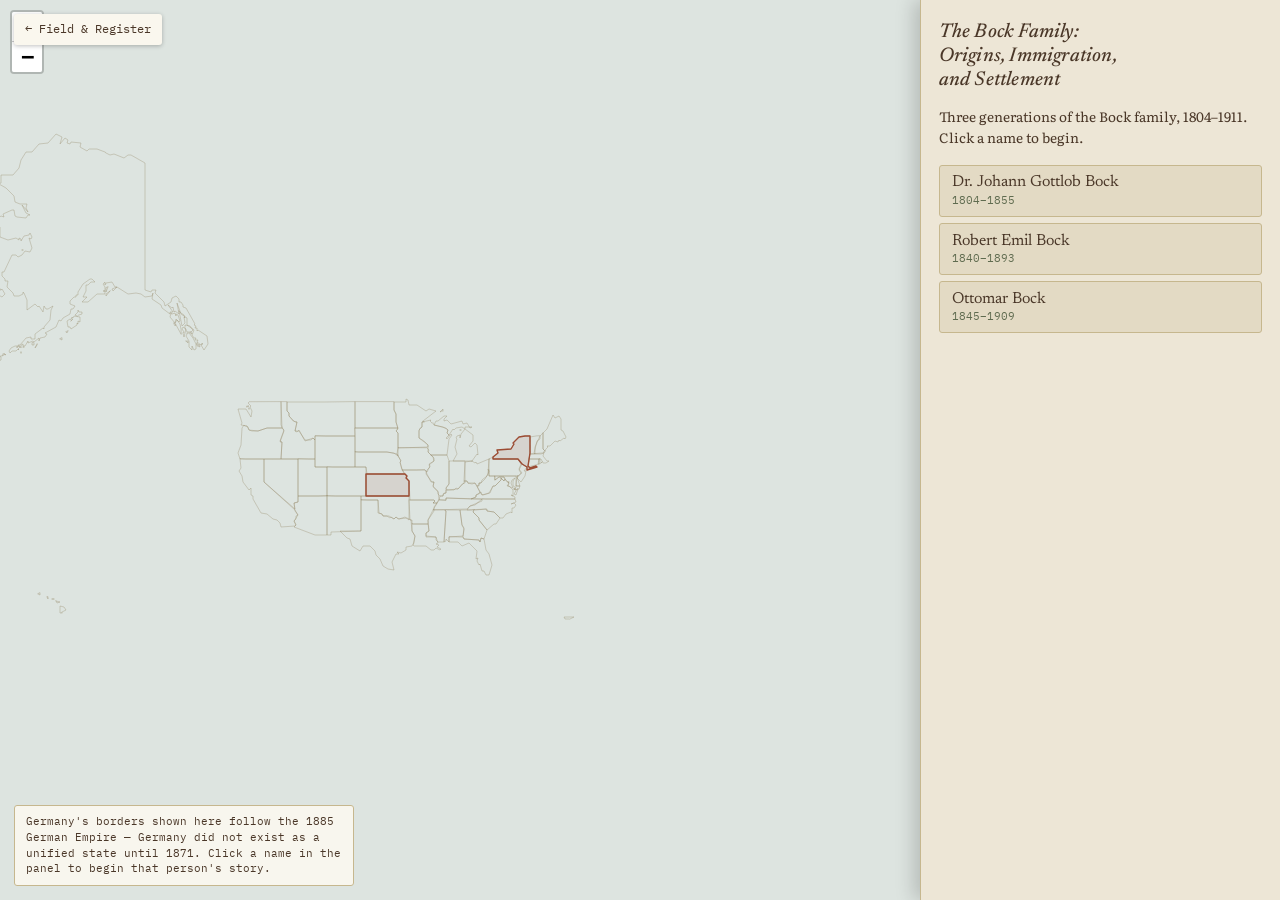
==== doschnitz-kansas/family-map/index.html @ 906cde5b "Initial site" ====
<!DOCTYPE html>
<html lang="en">
<head>
<meta charset="UTF-8">
<meta name="viewport" content="width=device-width, initial-scale=1.0">
<meta name="robots" content="noindex, nofollow">
<title>The Bock Family: Origins, Immigration, and Settlement</title>
<link rel="preconnect" href="https://fonts.googleapis.com">
<link href="https://fonts.googleapis.com/css2?family=Newsreader:ital,wght@0,400;0,500;0,600;1,400&family=Literata:wght@400;500;600&family=IBM+Plex+Mono:wght@400;500&display=swap" rel="stylesheet">
<link rel="stylesheet" href="../../assets/vendor/leaflet/leaflet.css">
<link rel="stylesheet" href="../../assets/css/base.css">
<link rel="stylesheet" href="styles.css">
</head>
<body>

<a href="../../" class="back-link">← Field &amp; Register</a>

<div id="map"></div>

<div id="legend-note" class="legend-note"></div>

<aside id="sidepanel" class="sidepanel" aria-label="Family branches">
  <h1 class="site-title">The Bock Family:<br>Origins, Immigration,<br>and Settlement</h1>
  <p class="site-sub">Three generations of the Bock family, 1804–1911. Click a name to begin.</p>

  <div class="tabs" role="tablist">
    <button class="tab" data-branch="A" role="tab" aria-selected="false">Dr. Johann Gottlob Bock <span class="tab-years">1804–1855</span></button>
    <button class="tab" data-branch="B" role="tab" aria-selected="false">Robert Emil Bock <span class="tab-years">1840–1893</span></button>
    <button class="tab" data-branch="C" role="tab" aria-selected="false">Ottomar Bock <span class="tab-years">1845–1909</span></button>
  </div>

  <div id="event-list" class="event-list"></div>
</aside>

<!-- Washington D.C. inset (B10) -->
<div id="inset-panel" class="inset-panel" aria-hidden="true">
  <div id="inset-map"></div>
  <div class="inset-caption">Washington, D.C. — related, not visited</div>
</div>

<!-- Journey animation (ship / rail transitions between distant events) -->
<div id="journey-overlay" class="journey-overlay" aria-hidden="true">
  <div class="journey-caption">
    <span id="journey-icon" class="journey-icon"></span>
    <span id="journey-text"></span>
  </div>
  <div class="journey-skip">tap anywhere to skip →</div>
</div>

<!-- Modal -->
<div id="modal" class="modal" aria-hidden="true" role="dialog" aria-modal="true" aria-labelledby="modal-title">
  <div class="modal-panel">
    <button class="modal-close" data-modal-close aria-label="Close and exit guided story">✕</button>
    <div class="modal-scroll">
      <div id="modal-carousel" class="modal-carousel"></div>
      <div class="modal-body">
        <div class="modal-eyebrow">
          <span id="modal-date"></span> · <span id="modal-place"></span>
        </div>
        <h2 id="modal-title"></h2>
        <p id="modal-desc" class="modal-desc"></p>
        <p id="modal-full" class="modal-full"></p>
        <div id="modal-further" class="modal-further"></div>
        <div id="modal-flags" class="modal-flags"></div>
        <p id="modal-source" class="modal-source"></p>
        <p id="modal-closing" class="modal-closing"></p>
      </div>
    </div>
    <div class="modal-nav">
      <button data-modal-back class="nav-btn">← Back</button>
      <span id="modal-progress" class="modal-progress"></span>
      <button data-modal-next class="nav-btn">Next →</button>
    </div>
  </div>
</div>

<script src="../../assets/vendor/leaflet/leaflet.js"></script>
<script src="../../assets/js/map-core.js"></script>
<script src="script.js"></script>
</body>
</html>
---- assets/vendor/leaflet/leaflet.css ----
/* required styles */

.leaflet-pane,
.leaflet-tile,
.leaflet-marker-icon,
.leaflet-marker-shadow,
.leaflet-tile-container,
.leaflet-pane > svg,
.leaflet-pane > canvas,
.leaflet-zoom-box,
.leaflet-image-layer,
.leaflet-layer {
	position: absolute;
	left: 0;
	top: 0;
	}
.leaflet-container {
	overflow: hidden;
	}
.leaflet-tile,
.leaflet-marker-icon,
.leaflet-marker-shadow {
	-webkit-user-select: none;
	   -moz-user-select: none;
	        user-select: none;
	  -webkit-user-drag: none;
	}
/* Prevents IE11 from highlighting tiles in blue */
.leaflet-tile::selection {
	background: transparent;
}
/* Safari renders non-retina tile on retina better with this, but Chrome is worse */
.leaflet-safari .leaflet-tile {
	image-rendering: -webkit-optimize-contrast;
	}
/* hack that prevents hw layers "stretching" when loading new tiles */
.leaflet-safari .leaflet-tile-container {
	width: 1600px;
	height: 1600px;
	-webkit-transform-origin: 0 0;
	}
.leaflet-marker-icon,
.leaflet-marker-shadow {
	display: block;
	}
/* .leaflet-container svg: reset svg max-width decleration shipped in Joomla! (joomla.org) 3.x */
/* .leaflet-container img: map is broken in FF if you have max-width: 100% on tiles */
.leaflet-container .leaflet-overlay-pane svg {
	max-width: none !important;
	max-height: none !important;
	}
.leaflet-container .leaflet-marker-pane img,
.leaflet-container .leaflet-shadow-pane img,
.leaflet-container .leaflet-tile-pane img,
.leaflet-container img.leaflet-image-layer,
.leaflet-container .leaflet-tile {
	max-width: none !important;
	max-height: none !important;
	width: auto;
	padding: 0;
	}

.leaflet-container img.leaflet-tile {
	/* See: https://bugs.chromium.org/p/chromium/issues/detail?id=600120 */
	mix-blend-mode: plus-lighter;
}

.leaflet-container.leaflet-touch-zoom {
	-ms-touch-action: pan-x pan-y;
	touch-action: pan-x pan-y;
	}
.leaflet-container.leaflet-touch-drag {
	-ms-touch-action: pinch-zoom;
	/* Fallback for FF which doesn't support pinch-zoom */
	touch-action: none;
	touch-action: pinch-zoom;
}
.leaflet-container.leaflet-touch-drag.leaflet-touch-zoom {
	-ms-touch-action: none;
	touch-action: none;
}
.leaflet-container {
	-webkit-tap-highlight-color: transparent;
}
.leaflet-container a {
	-webkit-tap-highlight-color: rgba(51, 181, 229, 0.4);
}
.leaflet-tile {
	filter: inherit;
	visibility: hidden;
	}
.leaflet-tile-loaded {
	visibility: inherit;
	}
.leaflet-zoom-box {
	width: 0;
	height: 0;
	-moz-box-sizing: border-box;
	     box-sizing: border-box;
	z-index: 800;
	}
/* workaround for https://bugzilla.mozilla.org/show_bug.cgi?id=888319 */
.leaflet-overlay-pane svg {
	-moz-user-select: none;
	}

.leaflet-pane         { z-index: 400; }

.leaflet-tile-pane    { z-index: 200; }
.leaflet-overlay-pane { z-index: 400; }
.leaflet-shadow-pane  { z-index: 500; }
.leaflet-marker-pane  { z-index: 600; }
.leaflet-tooltip-pane   { z-index: 650; }
.leaflet-popup-pane   { z-index: 700; }

.leaflet-map-pane canvas { z-index: 100; }
.leaflet-map-pane svg    { z-index: 200; }

.leaflet-vml-shape {
	width: 1px;
	height: 1px;
	}
.lvml {
	behavior: url(#default#VML);
	display: inline-block;
	position: absolute;
	}


/* control positioning */

.leaflet-control {
	position: relative;
	z-index: 800;
	pointer-events: visiblePainted; /* IE 9-10 doesn't have auto */
	pointer-events: auto;
	}
.leaflet-top,
.leaflet-bottom {
	position: absolute;
	z-index: 1000;
	pointer-events: none;
	}
.leaflet-top {
	top: 0;
	}
.leaflet-right {
	right: 0;
	}
.leaflet-bottom {
	bottom: 0;
	}
.leaflet-left {
	left: 0;
	}
.leaflet-control {
	float: left;
	clear: both;
	}
.leaflet-right .leaflet-control {
	float: right;
	}
.leaflet-top .leaflet-control {
	margin-top: 10px;
	}
.leaflet-bottom .leaflet-control {
	margin-bottom: 10px;
	}
.leaflet-left .leaflet-control {
	margin-left: 10px;
	}
.leaflet-right .leaflet-control {
	margin-right: 10px;
	}


/* zoom and fade animations */

.leaflet-fade-anim .leaflet-popup {
	opacity: 0;
	-webkit-transition: opacity 0.2s linear;
	   -moz-transition: opacity 0.2s linear;
	        transition: opacity 0.2s linear;
	}
.leaflet-fade-anim .leaflet-map-pane .leaflet-popup {
	opacity: 1;
	}
.leaflet-zoom-animated {
	-webkit-transform-origin: 0 0;
	    -ms-transform-origin: 0 0;
	        transform-origin: 0 0;
	}
svg.leaflet-zoom-animated {
	will-change: transform;
}

.leaflet-zoom-anim .leaflet-zoom-animated {
	-webkit-transition: -webkit-transform 0.25s cubic-bezier(0,0,0.25,1);
	   -moz-transition:    -moz-transform 0.25s cubic-bezier(0,0,0.25,1);
	        transition:         transform 0.25s cubic-bezier(0,0,0.25,1);
	}
.leaflet-zoom-anim .leaflet-tile,
.leaflet-pan-anim .leaflet-tile {
	-webkit-transition: none;
	   -moz-transition: none;
	        transition: none;
	}

.leaflet-zoom-anim .leaflet-zoom-hide {
	visibility: hidden;
	}


/* cursors */

.leaflet-interactive {
	cursor: pointer;
	}
.leaflet-grab {
	cursor: -webkit-grab;
	cursor:    -moz-grab;
	cursor:         grab;
	}
.leaflet-crosshair,
.leaflet-crosshair .leaflet-interactive {
	cursor: crosshair;
	}
.leaflet-popup-pane,
.leaflet-control {
	cursor: auto;
	}
.leaflet-dragging .leaflet-grab,
.leaflet-dragging .leaflet-grab .leaflet-interactive,
.leaflet-dragging .leaflet-marker-draggable {
	cursor: move;
	cursor: -webkit-grabbing;
	cursor:    -moz-grabbing;
	cursor:         grabbing;
	}

/* marker & overlays interactivity */
.leaflet-marker-icon,
.leaflet-marker-shadow,
.leaflet-image-layer,
.leaflet-pane > svg path,
.leaflet-tile-container {
	pointer-events: none;
	}

.leaflet-marker-icon.leaflet-interactive,
.leaflet-image-layer.leaflet-interactive,
.leaflet-pane > svg path.leaflet-interactive,
svg.leaflet-image-layer.leaflet-interactive path {
	pointer-events: visiblePainted; /* IE 9-10 doesn't have auto */
	pointer-events: auto;
	}

/* visual tweaks */

.leaflet-container {
	background: #ddd;
	outline-offset: 1px;
	}
.leaflet-container a {
	color: #0078A8;
	}
.leaflet-zoom-box {
	border: 2px dotted #38f;
	background: rgba(255,255,255,0.5);
	}


/* general typography */
.leaflet-container {
	font-family: "Helvetica Neue", Arial, Helvetica, sans-serif;
	font-size: 12px;
	font-size: 0.75rem;
	line-height: 1.5;
	}


/* general toolbar styles */

.leaflet-bar {
	box-shadow: 0 1px 5px rgba(0,0,0,0.65);
	border-radius: 4px;
	}
.leaflet-bar a {
	background-color: #fff;
	border-bottom: 1px solid #ccc;
	width: 26px;
	height: 26px;
	line-height: 26px;
	display: block;
	text-align: center;
	text-decoration: none;
	color: black;
	}
.leaflet-bar a,
.leaflet-control-layers-toggle {
	background-position: 50% 50%;
	background-repeat: no-repeat;
	display: block;
	}
.leaflet-bar a:hover,
.leaflet-bar a:focus {
	background-color: #f4f4f4;
	}
.leaflet-bar a:first-child {
	border-top-left-radius: 4px;
	border-top-right-radius: 4px;
	}
.leaflet-bar a:last-child {
	border-bottom-left-radius: 4px;
	border-bottom-right-radius: 4px;
	border-bottom: none;
	}
.leaflet-bar a.leaflet-disabled {
	cursor: default;
	background-color: #f4f4f4;
	color: #bbb;
	}

.leaflet-touch .leaflet-bar a {
	width: 30px;
	height: 30px;
	line-height: 30px;
	}
.leaflet-touch .leaflet-bar a:first-child {
	border-top-left-radius: 2px;
	border-top-right-radius: 2px;
	}
.leaflet-touch .leaflet-bar a:last-child {
	border-bottom-left-radius: 2px;
	border-bottom-right-radius: 2px;
	}

/* zoom control */

.leaflet-control-zoom-in,
.leaflet-control-zoom-out {
	font: bold 18px 'Lucida Console', Monaco, monospace;
	text-indent: 1px;
	}

.leaflet-touch .leaflet-control-zoom-in, .leaflet-touch .leaflet-control-zoom-out  {
	font-size: 22px;
	}


/* layers control */

.leaflet-control-layers {
	box-shadow: 0 1px 5px rgba(0,0,0,0.4);
	background: #fff;
	border-radius: 5px;
	}
.leaflet-control-layers-toggle {
	background-image: url(images/layers.png);
	width: 36px;
	height: 36px;
	}
.leaflet-retina .leaflet-control-layers-toggle {
	background-image: url(images/layers-2x.png);
	background-size: 26px 26px;
	}
.leaflet-touch .leaflet-control-layers-toggle {
	width: 44px;
	height: 44px;
	}
.leaflet-control-layers .leaflet-control-layers-list,
.leaflet-control-layers-expanded .leaflet-control-layers-toggle {
	display: none;
	}
.leaflet-control-layers-expanded .leaflet-control-layers-list {
	display: block;
	position: relative;
	}
.leaflet-control-layers-expanded {
	padding: 6px 10px 6px 6px;
	color: #333;
	background: #fff;
	}
.leaflet-control-layers-scrollbar {
	overflow-y: scroll;
	overflow-x: hidden;
	padding-right: 5px;
	}
.leaflet-control-layers-selector {
	margin-top: 2px;
	position: relative;
	top: 1px;
	}
.leaflet-control-layers label {
	display: block;
	font-size: 13px;
	font-size: 1.08333em;
	}
.leaflet-control-layers-separator {
	height: 0;
	border-top: 1px solid #ddd;
	margin: 5px -10px 5px -6px;
	}

/* Default icon URLs */
.leaflet-default-icon-path { /* used only in path-guessing heuristic, see L.Icon.Default */
	background-image: url(images/marker-icon.png);
	}


/* attribution and scale controls */

.leaflet-container .leaflet-control-attribution {
	background: #fff;
	background: rgba(255, 255, 255, 0.8);
	margin: 0;
	}
.leaflet-control-attribution,
.leaflet-control-scale-line {
	padding: 0 5px;
	color: #333;
	line-height: 1.4;
	}
.leaflet-control-attribution a {
	text-decoration: none;
	}
.leaflet-control-attribution a:hover,
.leaflet-control-attribution a:focus {
	text-decoration: underline;
	}
.leaflet-attribution-flag {
	display: inline !important;
	vertical-align: baseline !important;
	width: 1em;
	height: 0.6669em;
	}
.leaflet-left .leaflet-control-scale {
	margin-left: 5px;
	}
.leaflet-bottom .leaflet-control-scale {
	margin-bottom: 5px;
	}
.leaflet-control-scale-line {
	border: 2px solid #777;
	border-top: none;
	line-height: 1.1;
	padding: 2px 5px 1px;
	white-space: nowrap;
	-moz-box-sizing: border-box;
	     box-sizing: border-box;
	background: rgba(255, 255, 255, 0.8);
	text-shadow: 1px 1px #fff;
	}
.leaflet-control-scale-line:not(:first-child) {
	border-top: 2px solid #777;
	border-bottom: none;
	margin-top: -2px;
	}
.leaflet-control-scale-line:not(:first-child):not(:last-child) {
	border-bottom: 2px solid #777;
	}

.leaflet-touch .leaflet-control-attribution,
.leaflet-touch .leaflet-control-layers,
.leaflet-touch .leaflet-bar {
	box-shadow: none;
	}
.leaflet-touch .leaflet-control-layers,
.leaflet-touch .leaflet-bar {
	border: 2px solid rgba(0,0,0,0.2);
	background-clip: padding-box;
	}


/* popup */

.leaflet-popup {
	position: absolute;
	text-align: center;
	margin-bottom: 20px;
	}
.leaflet-popup-content-wrapper {
	padding: 1px;
	text-align: left;
	border-radius: 12px;
	}
.leaflet-popup-content {
	margin: 13px 24px 13px 20px;
	line-height: 1.3;
	font-size: 13px;
	font-size: 1.08333em;
	min-height: 1px;
	}
.leaflet-popup-content p {
	margin: 17px 0;
	margin: 1.3em 0;
	}
.leaflet-popup-tip-container {
	width: 40px;
	height: 20px;
	position: absolute;
	left: 50%;
	margin-top: -1px;
	margin-left: -20px;
	overflow: hidden;
	pointer-events: none;
	}
.leaflet-popup-tip {
	width: 17px;
	height: 17px;
	padding: 1px;

	margin: -10px auto 0;
	pointer-events: auto;

	-webkit-transform: rotate(45deg);
	   -moz-transform: rotate(45deg);
	    -ms-transform: rotate(45deg);
	        transform: rotate(45deg);
	}
.leaflet-popup-content-wrapper,
.leaflet-popup-tip {
	background: white;
	color: #333;
	box-shadow: 0 3px 14px rgba(0,0,0,0.4);
	}
.leaflet-container a.leaflet-popup-close-button {
	position: absolute;
	top: 0;
	right: 0;
	border: none;
	text-align: center;
	width: 24px;
	height: 24px;
	font: 16px/24px Tahoma, Verdana, sans-serif;
	color: #757575;
	text-decoration: none;
	background: transparent;
	}
.leaflet-container a.leaflet-popup-close-button:hover,
.leaflet-container a.leaflet-popup-close-button:focus {
	color: #585858;
	}
.leaflet-popup-scrolled {
	overflow: auto;
	}

.leaflet-oldie .leaflet-popup-content-wrapper {
	-ms-zoom: 1;
	}
.leaflet-oldie .leaflet-popup-tip {
	width: 24px;
	margin: 0 auto;

	-ms-filter: "progid:DXImageTransform.Microsoft.Matrix(M11=0.70710678, M12=0.70710678, M21=-0.70710678, M22=0.70710678)";
	filter: progid:DXImageTransform.Microsoft.Matrix(M11=0.70710678, M12=0.70710678, M21=-0.70710678, M22=0.70710678);
	}

.leaflet-oldie .leaflet-control-zoom,
.leaflet-oldie .leaflet-control-layers,
.leaflet-oldie .leaflet-popup-content-wrapper,
.leaflet-oldie .leaflet-popup-tip {
	border: 1px solid #999;
	}


/* div icon */

.leaflet-div-icon {
	background: #fff;
	border: 1px solid #666;
	}


/* Tooltip */
/* Base styles for the element that has a tooltip */
.leaflet-tooltip {
	position: absolute;
	padding: 6px;
	background-color: #fff;
	border: 1px solid #fff;
	border-radius: 3px;
	color: #222;
	white-space: nowrap;
	-webkit-user-select: none;
	-moz-user-select: none;
	-ms-user-select: none;
	user-select: none;
	pointer-events: none;
	box-shadow: 0 1px 3px rgba(0,0,0,0.4);
	}
.leaflet-tooltip.leaflet-interactive {
	cursor: pointer;
	pointer-events: auto;
	}
.leaflet-tooltip-top:before,
.leaflet-tooltip-bottom:before,
.leaflet-tooltip-left:before,
.leaflet-tooltip-right:before {
	position: absolute;
	pointer-events: none;
	border: 6px solid transparent;
	background: transparent;
	content: "";
	}

/* Directions */

.leaflet-tooltip-bottom {
	margin-top: 6px;
}
.leaflet-tooltip-top {
	margin-top: -6px;
}
.leaflet-tooltip-bottom:before,
.leaflet-tooltip-top:before {
	left: 50%;
	margin-left: -6px;
	}
.leaflet-tooltip-top:before {
	bottom: 0;
	margin-bottom: -12px;
	border-top-color: #fff;
	}
.leaflet-tooltip-bottom:before {
	top: 0;
	margin-top: -12px;
	margin-left: -6px;
	border-bottom-color: #fff;
	}
.leaflet-tooltip-left {
	margin-left: -6px;
}
.leaflet-tooltip-right {
	margin-left: 6px;
}
.leaflet-tooltip-left:before,
.leaflet-tooltip-right:before {
	top: 50%;
	margin-top: -6px;
	}
.leaflet-tooltip-left:before {
	right: 0;
	margin-right: -12px;
	border-left-color: #fff;
	}
.leaflet-tooltip-right:before {
	left: 0;
	margin-left: -12px;
	border-right-color: #fff;
	}

/* Printing */

@media print {
	/* Prevent printers from removing background-images of controls. */
	.leaflet-control {
		-webkit-print-color-adjust: exact;
		print-color-adjust: exact;
		}
	}
---- assets/css/base.css ----
/* ============================================================
   Branch & Boundary — shared design tokens
   A genealogical-research site. Palette and type are drawn from
   the subject itself: aged land-office paper, plat-map hairlines,
   newspaper clippings, ink.
   ============================================================ */

:root {
  /* Color */
  --paper:        #EDE6D6;
  --paper-2:      #E3DAC4;
  --paper-dark:   #D8CBAA;
  --ink:          #241F19;
  --soil:         #4A3728;
  --rust:         #9C4B33;
  --rust-dark:    #7A3925;
  --wheat:        #AD8329;
  --wheat-light:  #D9B65D;
  --slate-green:  #5F6B4F;
  --line:         #C6B78E;
  --line-soft:    #DACFAE;
  --white-ish:    #FAF7EE;

  /* Type */
  --font-display: "Newsreader", "Iowan Old Style", Georgia, serif;
  --font-body:    "Literata", Georgia, serif;
  --font-mono:    "IBM Plex Mono", "SFMono-Regular", Menlo, monospace;

  --radius: 3px;
}

* { box-sizing: border-box; }

html { scroll-behavior: smooth; }

body {
  margin: 0;
  background: var(--paper);
  color: var(--ink);
  font-family: var(--font-body);
  font-size: 17px;
  line-height: 1.55;
  -webkit-font-smoothing: antialiased;
}

h1, h2, h3, h4 {
  font-family: var(--font-display);
  color: var(--soil);
  font-weight: 600;
  margin: 0 0 0.4em 0;
  letter-spacing: 0.01em;
}

a { color: var(--rust-dark); }
a:hover { color: var(--rust); }

.eyebrow {
  font-family: var(--font-mono);
  font-size: 0.72rem;
  letter-spacing: 0.14em;
  text-transform: uppercase;
  color: var(--slate-green);
}

.hairline {
  border: none;
  border-top: 1px solid var(--line);
  margin: 1.5rem 0;
}

/* focus visibility (accessibility floor) */
a:focus-visible, button:focus-visible, [tabindex]:focus-visible {
  outline: 2px solid var(--rust);
  outline-offset: 2px;
}

@media (prefers-reduced-motion: reduce) {
  *, *::before, *::after {
    animation-duration: 0.001ms !important;
    animation-iteration-count: 1 !important;
    transition-duration: 0.001ms !important;
    scroll-behavior: auto !important;
  }
}

.visually-hidden {
  position: absolute;
  width: 1px; height: 1px;
  overflow: hidden;
  clip: rect(0 0 0 0);
  white-space: nowrap;
}
---- doschnitz-kansas/family-map/styles.css ----
html, body { height: 100%; margin: 0; overflow: hidden; }

#map {
  position: fixed;
  inset: 0;
  background: #DDE4E0;
}

.back-link {
  position: fixed;
  top: 14px; left: 14px;
  z-index: 500;
  background: var(--white-ish);
  color: var(--soil);
  font-family: var(--font-mono);
  font-size: 0.75rem;
  padding: 0.4rem 0.7rem;
  border-radius: var(--radius);
  text-decoration: none;
  box-shadow: 0 1px 4px rgba(0,0,0,0.25);
}

/* ---------------- Side panel ---------------- */
.sidepanel {
  position: fixed;
  top: 0; right: 0; bottom: 0;
  width: min(360px, 92vw);
  background: var(--paper);
  border-left: 1px solid var(--line);
  box-shadow: -6px 0 18px rgba(0,0,0,0.18);
  z-index: 400;
  display: flex;
  flex-direction: column;
  padding: 1.25rem 1.1rem 0.5rem;
}

.site-title {
  font-size: 1.25rem;
  line-height: 1.2;
  font-style: italic;
  font-weight: 500;
}

.site-sub {
  font-size: 0.85rem;
  color: var(--soil);
  margin: 0.4rem 0 1rem;
}

.tabs { display: flex; flex-direction: column; gap: 0.4rem; margin-bottom: 0.5rem; }

.tab {
  text-align: left;
  font-family: var(--font-display);
  font-size: 1rem;
  background: var(--paper-2);
  border: 1px solid var(--line);
  border-radius: var(--radius);
  padding: 0.55rem 0.75rem;
  cursor: pointer;
  color: var(--soil);
  transition: background 0.15s ease, border-color 0.15s ease;
}
.tab .tab-years { display: block; font-family: var(--font-mono); font-size: 0.7rem; color: var(--slate-green); margin-top: 0.15rem; }
.tab:hover { border-color: var(--rust); }
.tab.is-active { background: var(--soil); color: var(--white-ish); border-color: var(--soil); }
.tab.is-active .tab-years { color: var(--wheat-light); }

.event-list {
  flex: 1;
  overflow-y: auto;
  position: relative;
  margin: 0.5rem -1.1rem 0;
  padding: 0.25rem 1.1rem 2rem;
  mask-image: linear-gradient(to bottom, black calc(100% - 40px), transparent 100%);
}

.event-item {
  display: block;
  width: 100%;
  text-align: left;
  background: none;
  border: none;
  border-bottom: 1px solid var(--line-soft);
  padding: 0.55rem 0;
  cursor: pointer;
  color: var(--soil);
  opacity: 0.55;
  font-family: var(--font-body);
  font-size: 0.92rem;
  transition: opacity 0.15s ease;
}
.event-item:hover { opacity: 0.85; }
.event-item.is-current { opacity: 1; font-weight: 600; color: var(--rust-dark); }
.event-item .ev-year { font-family: var(--font-mono); font-size: 0.78rem; color: var(--slate-green); margin-right: 0.4em; }

.legend-note {
  position: fixed;
  left: 14px; bottom: 14px;
  z-index: 450;
  max-width: 340px;
  background: rgba(250,247,238,0.94);
  border: 1px solid var(--line);
  border-radius: var(--radius);
  padding: 0.5rem 0.7rem;
  font-family: var(--font-mono);
  font-size: 0.7rem;
  color: var(--soil);
  line-height: 1.4;
  display: none;
}
.legend-note.is-visible { display: block; }

/* ---------------- Leaflet pin styles ---------------- */
.pin-guided {
  width: 20px; height: 20px;
  background: var(--rust);
  border: 2px solid var(--white-ish);
  border-radius: 50% 50% 50% 0;
  transform: rotate(45deg);
  box-shadow: 0 1px 4px rgba(0,0,0,0.4);
}
.pin-guided.is-first { animation: pulse 1.6s ease-in-out infinite; }
.pin-guided.is-visited { background: #B5A98A; opacity: 0.75; }
.pin-guided.is-current { background: var(--wheat); width: 24px; height: 24px; }

@keyframes pulse {
  0%, 100% { transform: rotate(45deg) scale(1); }
  50% { transform: rotate(45deg) scale(1.25); }
}

.pin-site-wrap { position: relative; width: 34px; height: 34px; }
.pin-site-wrap .ring { position: absolute; inset: 0; }
.pin-site-wrap .core {
  position: absolute; left: 50%; top: 50%;
  transform: translate(-50%,-50%);
  width: 13px; height: 13px; border-radius: 50%;
  background: var(--rust); border: 2px solid var(--white-ish);
}

.pin-secondary {
  width: 10px; height: 10px;
  background: var(--slate-green);
  border: 1px solid var(--white-ish);
  border-radius: 50%;
  opacity: 0.85;
}

.pin-label {
  font-family: var(--font-mono);
  font-size: 0.68rem;
  color: var(--soil);
  background: rgba(250,247,238,0.85);
  padding: 0 3px;
  border-radius: 2px;
  white-space: nowrap;
}

.approx-badge {
  font-family: var(--font-mono);
  font-size: 0.64rem;
  color: var(--soil);
  opacity: 0.7;
}

/* ---------------- Inset (Washington DC) ---------------- */
.inset-panel {
  position: fixed;
  top: 18px; right: calc(min(360px, 92vw) + 18px);
  width: min(220px, 30vw);
  height: min(160px, 22vw);
  z-index: 420;
  background: var(--paper);
  border: 1px solid var(--line);
  border-radius: var(--radius);
  box-shadow: 0 3px 10px rgba(0,0,0,0.3);
  opacity: 0;
  transform: scale(0.85);
  pointer-events: none;
  transition: opacity 0.3s ease, transform 0.3s ease;
  overflow: hidden;
}
.inset-panel.is-visible { opacity: 1; transform: scale(1); pointer-events: auto; }
#inset-map { position: absolute; inset: 0 0 22px 0; }
.inset-caption {
  position: absolute; left:0; right:0; bottom:0; height: 22px;
  font-family: var(--font-mono); font-size: 0.62rem; color: var(--soil);
  display: flex; align-items: center; justify-content: center;
  background: var(--paper-2); border-top: 1px solid var(--line);
}

/* ---------------- Modal ---------------- */
.modal {
  /* Stops short of the sidepanel (rather than inset:0) so the panel — tabs,
     event list, back-link — stays clickable at all times, even while a
     card is open. Sidebar-click and Next/Back are meant to be equivalent
     ways to navigate; a full-bleed backdrop was silently blocking the
     former. */
  position: fixed;
  top: 0; left: 0; bottom: 0;
  right: min(360px, 92vw);
  background: rgba(36, 31, 25, 0.55);
  display: flex; align-items: center; justify-content: center;
  z-index: 900;
  opacity: 0; pointer-events: none;
  transition: opacity 0.18s ease;
  padding: 2rem 1rem;
}
.modal.is-open { opacity: 1; pointer-events: auto; }

.modal-panel {
  background: var(--white-ish);
  max-width: 620px;
  width: 100%;
  max-height: 88vh;
  border-radius: 4px;
  box-shadow: 0 12px 40px rgba(0,0,0,0.4);
  display: flex;
  flex-direction: column;
  position: relative;
}

.modal-close {
  position: absolute;
  top: 0.6rem; right: 0.7rem;
  z-index: 5;
  background: rgba(255,255,255,0.85);
  border: 1px solid var(--line);
  border-radius: 50%;
  width: 30px; height: 30px;
  cursor: pointer;
  font-size: 0.9rem;
  color: var(--soil);
}

.modal-scroll { overflow-y: auto; }

.modal-carousel { position: relative; background: #DED5BD; }
.modal-carousel img { width: 100%; display: block; max-height: 46vh; object-fit: contain; background: #EFE9D9; }
.modal-carousel .carousel-btn {
  position: absolute; top: 50%; transform: translateY(-50%);
  background: rgba(255,255,255,0.8); border: none; border-radius: 50%;
  width: 30px; height: 30px; cursor: pointer; font-size: 1rem;
}
.modal-carousel .carousel-prev { left: 8px; }
.modal-carousel .carousel-next { right: 8px; }
.modal-carousel .carousel-caption {
  font-family: var(--font-mono); font-size: 0.68rem; color: var(--soil);
  padding: 0.35rem 0.6rem; background: var(--paper-2);
}
.ai-badge { font-family: var(--font-mono); font-size: 0.6rem; color: var(--rust-dark); text-transform: uppercase; letter-spacing: 0.06em; }

.modal-body { padding: 1.3rem 1.5rem 1.5rem; }
.modal-eyebrow { font-family: var(--font-mono); font-size: 0.72rem; color: var(--slate-green); text-transform: uppercase; letter-spacing: 0.06em; margin-bottom: 0.3rem; }
#modal-title { font-size: 1.5rem; font-style: italic; }
.modal-desc { font-size: 1.02rem; }
.modal-full { color: var(--soil); font-size: 0.95rem; }
.modal-further { font-size: 0.85rem; color: var(--slate-green); margin: 1rem 0; padding-top: 0.6rem; border-top: 1px solid var(--line-soft); }
.modal-further a { color: var(--slate-green); }
.modal-flags { font-size: 0.82rem; font-style: italic; color: var(--soil); opacity: 0.8; margin-top: 0.8rem; }
.modal-source { font-size: 0.78rem; color: var(--soil); opacity: 0.75; margin-top: 0.8rem; padding-top: 0.6rem; border-top: 1px solid var(--line-soft); }
.modal-closing { font-family: var(--font-display); font-style: italic; font-size: 1.05rem; color: var(--rust-dark); margin-top: 1rem; }

.modal-nav {
  display: flex; align-items: center; justify-content: space-between;
  padding: 0.7rem 1rem; border-top: 1px solid var(--line);
  background: var(--paper-2);
}
.nav-btn {
  font-family: var(--font-mono); font-size: 0.8rem;
  background: var(--soil); color: var(--white-ish);
  border: none; border-radius: var(--radius);
  padding: 0.45rem 0.85rem; cursor: pointer;
}
.nav-btn:hover { background: var(--rust); }
.nav-btn:disabled { opacity: 0.35; cursor: default; }
.modal-progress { font-family: var(--font-mono); font-size: 0.72rem; color: var(--soil); opacity: 0.7; }

/* ---------------- Cross-reference popovers ---------------- */
.crossref { border-bottom: 1px dotted var(--rust-dark); cursor: pointer; color: var(--rust-dark); }
.crossref-popover {
  position: absolute;
  display: inline-block;
  left: 0; top: 100%;
  margin-top: 4px;
  background: var(--soil); color: var(--white-ish);
  font-family: var(--font-body); font-size: 0.82rem;
  padding: 0.6rem 0.7rem; border-radius: 4px;
  width: 240px; white-space: normal;
  z-index: 20; box-shadow: 0 4px 12px rgba(0,0,0,0.3);
}
.crossref-popover a { color: var(--wheat-light); }

/* ---------------- Journey animation ---------------- */
.journey-overlay {
  position: fixed; inset: 0;
  z-index: 850;
  display: none;
  cursor: pointer;
}
.journey-overlay.is-active { display: block; }

body.journey-active .sidepanel,
body.journey-active .back-link { pointer-events: none; opacity: 0.55; transition: opacity 0.2s ease; }

.journey-caption {
  position: fixed;
  left: 50%; top: 24px; transform: translateX(-50%);
  background: var(--soil); color: var(--white-ish);
  font-family: var(--font-mono); font-size: 0.8rem;
  padding: 0.55rem 1rem; border-radius: var(--radius);
  display: flex; align-items: center; gap: 0.5rem;
  box-shadow: 0 3px 12px rgba(0,0,0,0.35);
  white-space: nowrap;
}
.journey-icon { font-size: 1rem; }

.journey-skip {
  position: fixed;
  left: 50%; bottom: 24px; transform: translateX(-50%);
  font-family: var(--font-mono); font-size: 0.68rem;
  color: var(--soil); background: rgba(250,247,238,0.9);
  border: 1px solid var(--line); padding: 0.3rem 0.6rem;
  border-radius: var(--radius);
}

.journey-marker {
  font-size: 20px;
  filter: drop-shadow(0 1px 3px rgba(0,0,0,0.5));
  transform-origin: center;
}

@media (prefers-reduced-motion: reduce) {
  .journey-marker { transition: none !important; }
}

/* ---------------- Section-grid / quarter overlay caveat ---------------- */
.plss-caveat {
  position: fixed; bottom: 14px; left: 50%; transform: translateX(-50%);
  z-index: 450;
  font-family: var(--font-mono); font-size: 0.68rem; color: var(--soil);
  background: rgba(250,247,238,0.94); border: 1px solid var(--line);
  padding: 0.3rem 0.6rem; border-radius: var(--radius);
  display: none;
}
.plss-caveat.is-visible { display: block; }

@media (max-width: 720px) {
  .sidepanel { width: 100%; height: 42vh; top: auto; bottom: 0; border-left: none; border-top: 1px solid var(--line); }
  #map { bottom: 42vh; }
  .inset-panel { right: 12px; top: 12px; width: 140px; height: 100px; }
  .modal { right: 0; bottom: 42vh; padding: 0; align-items: flex-end; }
  .modal-panel { max-height: 92vh; border-radius: 8px 8px 0 0; }
}
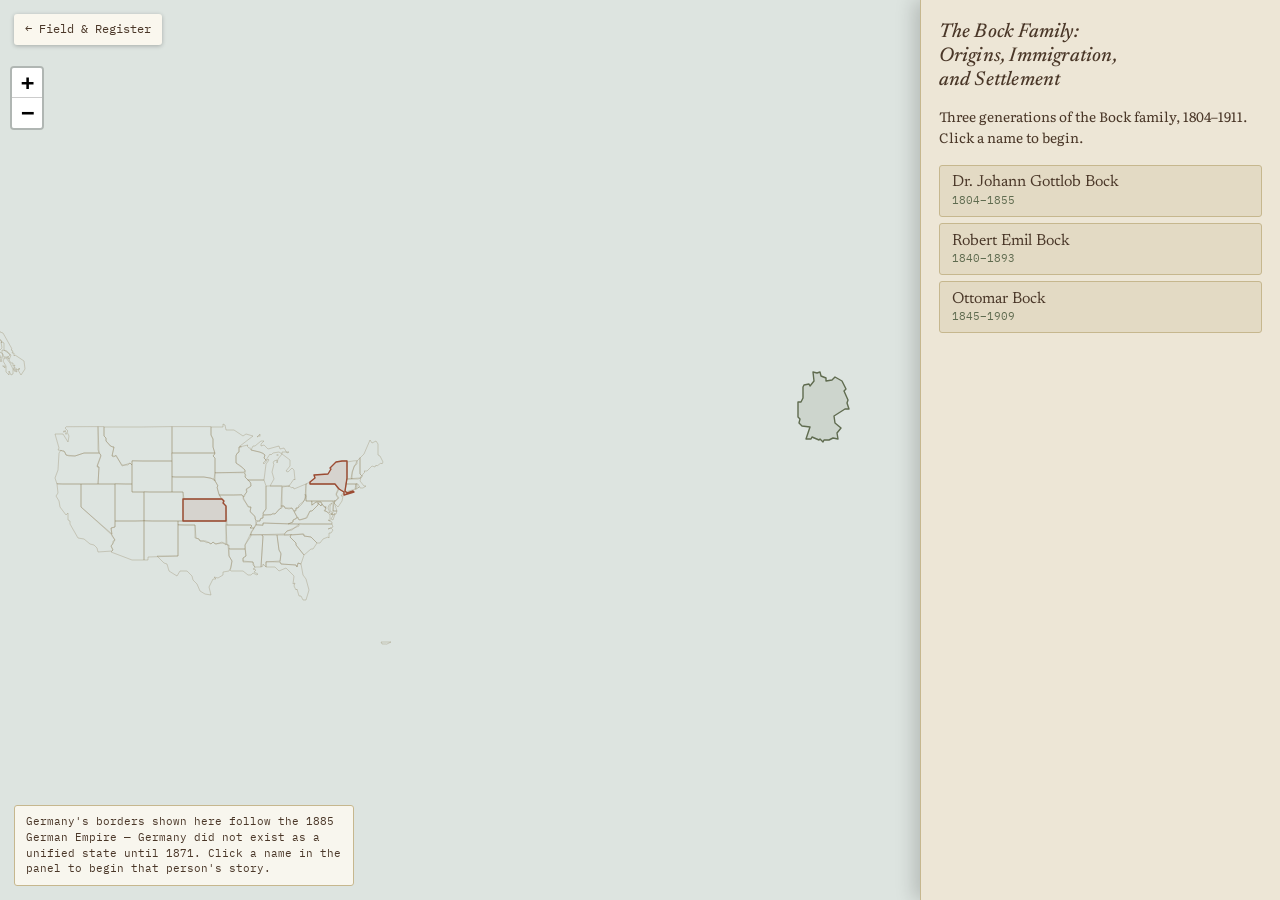
==== commit b18e73a0: "v9: fix modal header contrast, remember story position, add visited checkmarks - Fixed modal date/lo" ====
--- a/doschnitz-kansas/family-map/index.html
+++ b/doschnitz-kansas/family-map/index.html
@@ -18,18 +18,26 @@
 <div id="map"></div>
 
 <div id="legend-note" class="legend-note"></div>
+<div id="plss-caveat" class="plss-caveat">Section/quarter-section lines are approximate — reconstructed from standard survey geometry anchored to BLM-verified coordinates, not traced from an original plat.</div>
 
 <aside id="sidepanel" class="sidepanel" aria-label="Family branches">
   <h1 class="site-title">The Bock Family:<br>Origins, Immigration,<br>and Settlement</h1>
   <p class="site-sub">Three generations of the Bock family, 1804–1911. Click a name to begin.</p>
 
   <div class="tabs" role="tablist">
-    <button class="tab" data-branch="A" role="tab" aria-selected="false">Dr. Johann Gottlob Bock <span class="tab-years">1804–1855</span></button>
-    <button class="tab" data-branch="B" role="tab" aria-selected="false">Robert Emil Bock <span class="tab-years">1840–1893</span></button>
-    <button class="tab" data-branch="C" role="tab" aria-selected="false">Ottomar Bock <span class="tab-years">1845–1909</span></button>
+    <div class="tab-group" data-branch="A">
+      <button class="tab" data-branch="A" role="tab" aria-selected="false" aria-expanded="false" aria-controls="event-list-A">Dr. Johann Gottlob Bock <span class="tab-years">1804–1855</span></button>
+      <div class="event-list" data-branch="A" id="event-list-A"></div>
+    </div>
+    <div class="tab-group" data-branch="B">
+      <button class="tab" data-branch="B" role="tab" aria-selected="false" aria-expanded="false" aria-controls="event-list-B">Robert Emil Bock <span class="tab-years">1840–1893</span></button>
+      <div class="event-list" data-branch="B" id="event-list-B"></div>
+    </div>
+    <div class="tab-group" data-branch="C">
+      <button class="tab" data-branch="C" role="tab" aria-selected="false" aria-expanded="false" aria-controls="event-list-C">Ottomar Bock <span class="tab-years">1845–1909</span></button>
+      <div class="event-list" data-branch="C" id="event-list-C"></div>
+    </div>
   </div>
-
-  <div id="event-list" class="event-list"></div>
 </aside>
 
 <!-- Washington D.C. inset (B10) -->
@@ -48,6 +56,7 @@
 </div>
 
 <!-- Modal -->
+<div id="modal-stem" class="modal-stem" aria-hidden="true"></div>
 <div id="modal" class="modal" aria-hidden="true" role="dialog" aria-modal="true" aria-labelledby="modal-title">
   <div class="modal-panel">
     <button class="modal-close" data-modal-close aria-label="Close and exit guided story">✕</button>
@@ -61,7 +70,6 @@
         <p id="modal-desc" class="modal-desc"></p>
         <p id="modal-full" class="modal-full"></p>
         <div id="modal-further" class="modal-further"></div>
-        <div id="modal-flags" class="modal-flags"></div>
         <p id="modal-source" class="modal-source"></p>
         <p id="modal-closing" class="modal-closing"></p>
       </div>
--- a/doschnitz-kansas/family-map/styles.css
+++ b/doschnitz-kansas/family-map/styles.css
@@ -18,6 +18,15 @@
   border-radius: var(--radius);
   text-decoration: none;
   box-shadow: 0 1px 4px rgba(0,0,0,0.25);
+}
+
+/* Leaflet's default zoom control sits at top:10/left:10 by default, which
+   overlaps the back-link above (both were rendering in the same top-left
+   corner, with the "+" button hidden underneath the back-link on every
+   screen size, not just mobile — just less noticeable on a wide desktop
+   viewport). Push the control down clear of the back-link instead. */
+.leaflet-top.leaflet-left {
+  top: 56px !important;
 }
 
 /* ---------------- Side panel ---------------- */
@@ -47,7 +56,10 @@
   margin: 0.4rem 0 1rem;
 }
 
-.tabs { display: flex; flex-direction: column; gap: 0.4rem; margin-bottom: 0.5rem; }
+.tabs { display: flex; flex-direction: column; flex: 1; min-height: 0; gap: 0.4rem; margin-bottom: 0.5rem; }
+
+.tab-group { display: flex; flex-direction: column; min-height: 0; flex: 0 0 auto; }
+.tab-group.is-active { flex: 1; min-height: 0; }
 
 .tab {
   text-align: left;
@@ -60,17 +72,29 @@
   cursor: pointer;
   color: var(--soil);
   transition: background 0.15s ease, border-color 0.15s ease;
+  flex: 0 0 auto;
 }
 .tab .tab-years { display: block; font-family: var(--font-mono); font-size: 0.7rem; color: var(--slate-green); margin-top: 0.15rem; }
 .tab:hover { border-color: var(--rust); }
 .tab.is-active { background: var(--soil); color: var(--white-ish); border-color: var(--soil); }
 .tab.is-active .tab-years { color: var(--wheat-light); }
 
+/* Each tab's own event list — collapsed (zero content, zero height) unless
+   its tab-group is the active one. This is what makes the list "pop down
+   immediately beneath the name" that was actually clicked, instead of
+   always rendering in one fixed spot beneath the last tab regardless of
+   which person is selected. */
 .event-list {
+  flex: 0;
+  min-height: 0;
+  overflow: hidden;
+}
+.tab-group.is-active .event-list {
   flex: 1;
+  min-height: 0;
   overflow-y: auto;
   position: relative;
-  margin: 0.5rem -1.1rem 0;
+  margin: 0.4rem -1.1rem 0;
   padding: 0.25rem 1.1rem 2rem;
   mask-image: linear-gradient(to bottom, black calc(100% - 40px), transparent 100%);
 }
@@ -92,7 +116,9 @@
 }
 .event-item:hover { opacity: 0.85; }
 .event-item.is-current { opacity: 1; font-weight: 600; color: var(--rust-dark); }
+.event-item.is-visited:not(.is-current) { opacity: 0.68; }
 .event-item .ev-year { font-family: var(--font-mono); font-size: 0.78rem; color: var(--slate-green); margin-right: 0.4em; }
+.event-item .ev-check { color: var(--wheat); margin-right: 0.35em; font-size: 0.85em; }
 
 .legend-note {
   position: fixed;
@@ -122,7 +148,16 @@
 }
 .pin-guided.is-first { animation: pulse 1.6s ease-in-out infinite; }
 .pin-guided.is-visited { background: #B5A98A; opacity: 0.75; }
-.pin-guided.is-current { background: var(--wheat); width: 24px; height: 24px; }
+.pin-guided.is-current {
+  background: var(--wheat); width: 24px; height: 24px;
+  box-shadow: 0 1px 4px rgba(0,0,0,0.4), 0 0 0 6px rgba(217,182,93,0.35), 0 0 16px 4px rgba(217,182,93,0.55);
+  animation: glow 1.8s ease-in-out infinite;
+}
+
+@keyframes glow {
+  0%, 100% { box-shadow: 0 1px 4px rgba(0,0,0,0.4), 0 0 0 6px rgba(217,182,93,0.3), 0 0 14px 3px rgba(217,182,93,0.45); }
+  50%      { box-shadow: 0 1px 4px rgba(0,0,0,0.4), 0 0 0 8px rgba(217,182,93,0.4), 0 0 20px 6px rgba(217,182,93,0.65); }
+}
 
 @keyframes pulse {
   0%, 100% { transform: rotate(45deg) scale(1); }
@@ -169,7 +204,7 @@
   top: 18px; right: calc(min(360px, 92vw) + 18px);
   width: min(220px, 30vw);
   height: min(160px, 22vw);
-  z-index: 420;
+  z-index: 910;
   background: var(--paper);
   border: 1px solid var(--line);
   border-radius: var(--radius);
@@ -199,7 +234,13 @@
   position: fixed;
   top: 0; left: 0; bottom: 0;
   right: min(360px, 92vw);
-  background: rgba(36, 31, 25, 0.55);
+  /* A subtle warm-gray tint — enough to visually separate the active card
+     from the map behind it, but light enough that the map (and any
+     secondary pins/labels on it, e.g. Gräfinau at A6) stays legible. The
+     old rgba(36,31,25,0.55) was left over from the pre-redesign full-screen
+     modal and was too dark for a layout where the map is meant to stay
+     readable while a card is open. */
+  background: rgba(74, 63, 50, 0.12);
   display: flex; align-items: center; justify-content: center;
   z-index: 900;
   opacity: 0; pointer-events: none;
@@ -220,6 +261,24 @@
   position: relative;
 }
 
+/* Docked beside the pin (desktop/tablet) instead of centered over everything */
+.modal-panel.is-docked {
+  position: fixed !important;
+  margin: 0 !important;
+  box-shadow: 0 8px 28px rgba(0,0,0,0.35);
+}
+
+.modal-stem {
+  position: fixed;
+  width: 0; height: 0;
+  border-top: 9px solid transparent;
+  border-bottom: 9px solid transparent;
+  z-index: 901;
+  display: none;
+  filter: drop-shadow(-1px 0 1px rgba(0,0,0,0.15));
+}
+.modal-stem.is-visible { display: block; }
+
 .modal-close {
   position: absolute;
   top: 0.6rem; right: 0.7rem;
@@ -251,13 +310,12 @@
 .ai-badge { font-family: var(--font-mono); font-size: 0.6rem; color: var(--rust-dark); text-transform: uppercase; letter-spacing: 0.06em; }
 
 .modal-body { padding: 1.3rem 1.5rem 1.5rem; }
-.modal-eyebrow { font-family: var(--font-mono); font-size: 0.72rem; color: var(--slate-green); text-transform: uppercase; letter-spacing: 0.06em; margin-bottom: 0.3rem; }
+.modal-eyebrow { font-family: var(--font-mono); font-size: 0.92rem; font-weight: 600; color: var(--soil); text-transform: uppercase; letter-spacing: 0.05em; margin-bottom: 0.4rem; }
 #modal-title { font-size: 1.5rem; font-style: italic; }
 .modal-desc { font-size: 1.02rem; }
 .modal-full { color: var(--soil); font-size: 0.95rem; }
 .modal-further { font-size: 0.85rem; color: var(--slate-green); margin: 1rem 0; padding-top: 0.6rem; border-top: 1px solid var(--line-soft); }
 .modal-further a { color: var(--slate-green); }
-.modal-flags { font-size: 0.82rem; font-style: italic; color: var(--soil); opacity: 0.8; margin-top: 0.8rem; }
 .modal-source { font-size: 0.78rem; color: var(--soil); opacity: 0.75; margin-top: 0.8rem; padding-top: 0.6rem; border-top: 1px solid var(--line-soft); }
 .modal-closing { font-family: var(--font-display); font-style: italic; font-size: 1.05rem; color: var(--rust-dark); margin-top: 1rem; }
 
@@ -346,9 +404,25 @@
 .plss-caveat.is-visible { display: block; }
 
 @media (max-width: 720px) {
-  .sidepanel { width: 100%; height: 42vh; top: auto; bottom: 0; border-left: none; border-top: 1px solid var(--line); }
-  #map { bottom: 42vh; }
+  .sidepanel {
+    width: 100%; height: 42vh; top: auto; bottom: 0; border-left: none; border-top: 1px solid var(--line);
+    overflow-y: auto;
+    mask-image: linear-gradient(to bottom, black calc(100% - 28px), transparent 100%);
+  }
+  #map { bottom: 42vh; transition: bottom 0.2s ease; }
   .inset-panel { right: 12px; top: 12px; width: 140px; height: 100px; }
-  .modal { right: 0; bottom: 42vh; padding: 0; align-items: flex-end; }
-  .modal-panel { max-height: 92vh; border-radius: 8px 8px 0 0; }
-}
+
+  /* Bottom sheet: map (with the active pin) stays visible above it, instead
+     of the sheet eating the whole screen. The persistent tab/event-list
+     sidebar tucks away only while a card is actually open, so the sheet
+     and the map don't have to fight the sidebar for the same space. */
+  .modal { right: 0; bottom: 0; padding: 0; align-items: flex-end; }
+  .modal-panel { max-height: 46vh; border-radius: 10px 10px 0 0; width: 100%; max-width: 100%; }
+  .modal-stem { display: none !important; }
+
+  body.modal-open-mobile .sidepanel { display: none; }
+  body.modal-open-mobile #map { bottom: 0; }
+
+  .legend-note { bottom: calc(42vh + 12px); max-width: calc(100vw - 28px); }
+  body.modal-open-mobile .legend-note { bottom: 12px; }
+}
